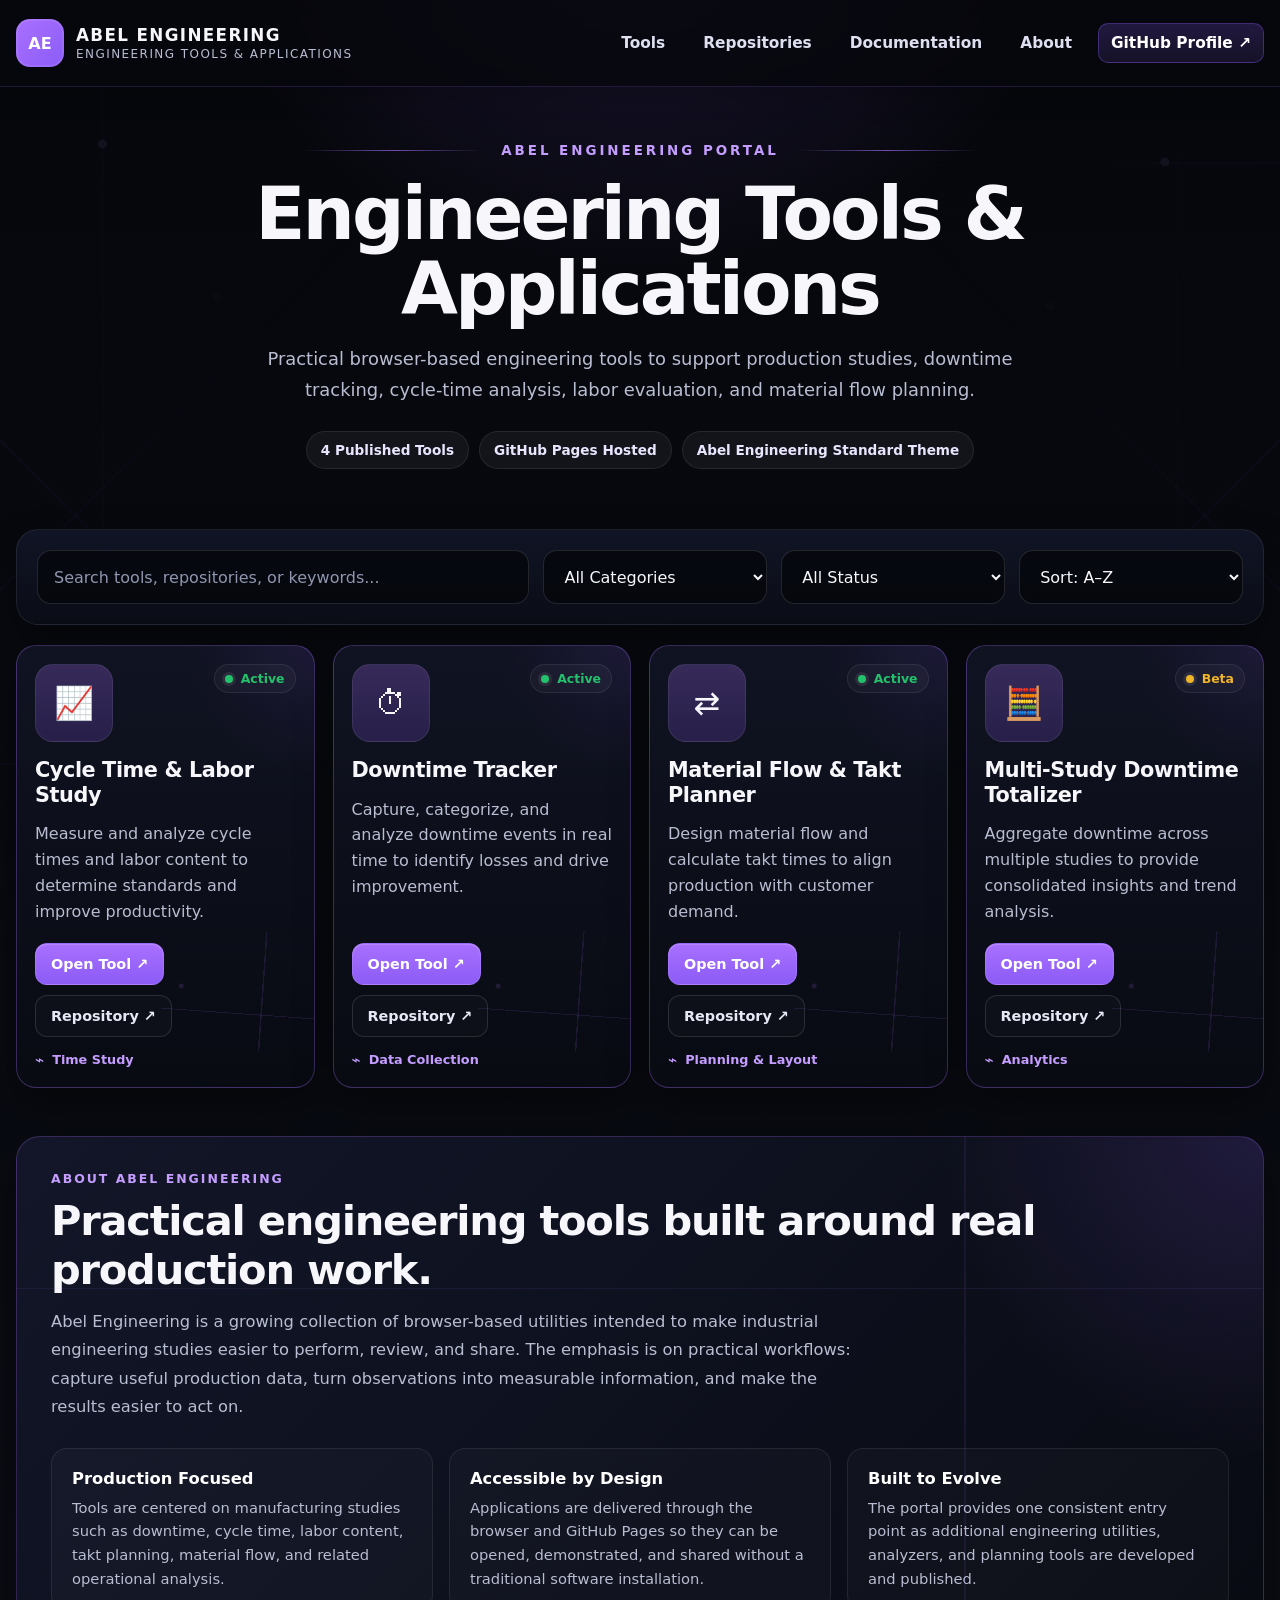
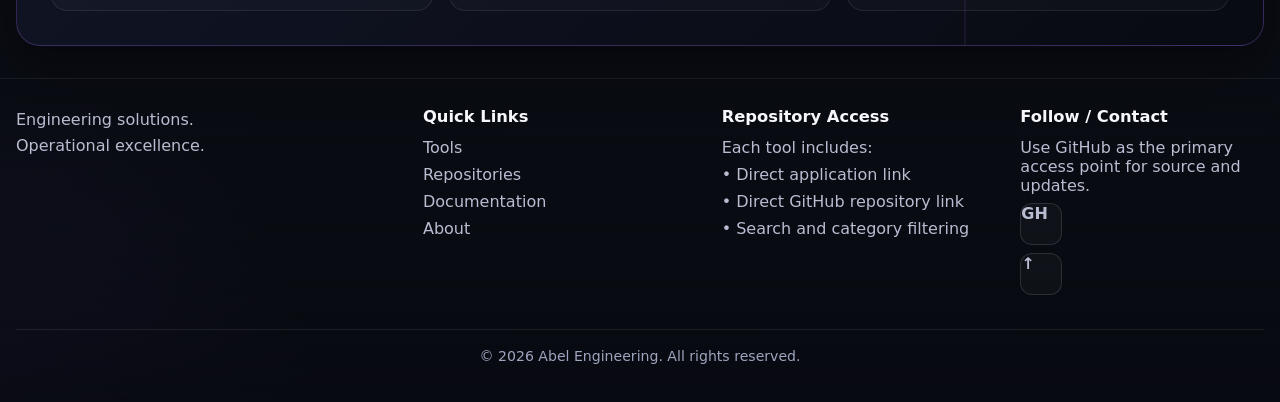
==== index.html @ 3e9e280c "Add files via upload" ====
<!DOCTYPE html>
<html lang="en">
<head>
  <meta charset="UTF-8" />
  <meta name="viewport" content="width=device-width, initial-scale=1.0" />
  <meta name="description" content="Abel Engineering portal for production, downtime, labor study, and material flow tools." />
  <meta name="theme-color" content="#0a0a12" />
  <title>Abel Engineering | Engineering Tools & Applications</title>
  <link rel="icon" href="favicon.ico" sizes="any">
  <link rel="icon" type="image/png" sizes="32x32" href="assets/favicon-32.png">
  <link rel="icon" type="image/png" sizes="192x192" href="assets/favicon-192.png">
  <link rel="apple-touch-icon" sizes="180x180" href="assets/apple-touch-icon.png">

  <style>
    :root{
      --bg:#07080d;
      --bg-2:#0d1019;
      --panel:#0f1220;
      --panel-2:#13172a;
      --line:rgba(160,122,255,.28);
      --line-soft:rgba(255,255,255,.10);
      --text:#f7f7fb;
      --muted:#b9bdd1;
      --purple:#8b5cf6;
      --purple-2:#a970ff;
      --purple-3:#c49dff;
      --green:#23c16b;
      --amber:#f0b429;
      --shadow:0 18px 38px rgba(0,0,0,.35);
      --radius:18px;
      --radius-sm:12px;
      --maxw:1280px;
    }

    *{box-sizing:border-box}
    html{scroll-behavior:smooth}
    body{
      margin:0;
      font-family:Inter, ui-sans-serif, system-ui, -apple-system, BlinkMacSystemFont, "Segoe UI", sans-serif;
      color:var(--text);
      background:
        radial-gradient(circle at 50% -10%, rgba(139,92,246,.22), transparent 30rem),
        radial-gradient(circle at 0% 100%, rgba(139,92,246,.10), transparent 20rem),
        linear-gradient(180deg, #06070c 0%, #0a0d14 100%);
      min-height:100vh;
    }

    body::before,
    body::after{
      content:"";
      position:fixed;
      inset:0;
      pointer-events:none;
      z-index:-1;
      opacity:.25;
      background-repeat:no-repeat;
      background-size:cover;
    }

    body::before{
      background-image:
        linear-gradient(90deg, transparent 0 8%, rgba(139,92,246,.12) 8% 8.15%, transparent 8.15% 100%),
        radial-gradient(circle at 8% 16%, rgba(196,157,255,.45) 0 4px, transparent 5px),
        linear-gradient(0deg, transparent 0 15%, rgba(139,92,246,.15) 15% 15.2%, transparent 15.2% 100%),
        radial-gradient(circle at 17% 33%, rgba(196,157,255,.42) 0 4px, transparent 5px),
        linear-gradient(135deg, transparent 0 27%, rgba(139,92,246,.15) 27% 27.2%, transparent 27.2% 100%),
        linear-gradient(45deg, transparent 0 21%, rgba(139,92,246,.15) 21% 21.2%, transparent 21.2% 100%);
      mask-image:linear-gradient(90deg, rgba(0,0,0,1), rgba(0,0,0,.2), transparent 35%);
      -webkit-mask-image:linear-gradient(90deg, rgba(0,0,0,1), rgba(0,0,0,.2), transparent 35%);
    }

    body::after{
      background-image:
        linear-gradient(270deg, transparent 0 8%, rgba(139,92,246,.12) 8% 8.15%, transparent 8.15% 100%),
        radial-gradient(circle at 91% 18%, rgba(196,157,255,.45) 0 4px, transparent 5px),
        linear-gradient(180deg, transparent 0 18%, rgba(139,92,246,.15) 18% 18.2%, transparent 18.2% 100%),
        radial-gradient(circle at 82% 34%, rgba(196,157,255,.42) 0 4px, transparent 5px),
        linear-gradient(225deg, transparent 0 27%, rgba(139,92,246,.15) 27% 27.2%, transparent 27.2% 100%),
        linear-gradient(315deg, transparent 0 21%, rgba(139,92,246,.15) 21% 21.2%, transparent 21.2% 100%);
      mask-image:linear-gradient(270deg, rgba(0,0,0,1), rgba(0,0,0,.2), transparent 35%);
      -webkit-mask-image:linear-gradient(270deg, rgba(0,0,0,1), rgba(0,0,0,.2), transparent 35%);
    }

    a{color:inherit}
    button, select, input{font:inherit}

    .shell{
      width:min(var(--maxw), calc(100% - 32px));
      margin:0 auto;
    }

    .topbar{
      position:sticky;
      top:0;
      z-index:50;
      backdrop-filter:blur(10px);
      background:rgba(7,8,13,.82);
      border-bottom:1px solid rgba(139,92,246,.20);
      box-shadow:0 8px 26px rgba(0,0,0,.20);
    }

    .topbar-inner{
      width:min(var(--maxw), calc(100% - 32px));
      min-height:86px;
      margin:auto;
      display:flex;
      align-items:center;
      justify-content:space-between;
      gap:22px;
    }

    .brand{
      display:flex;
      align-items:center;
      gap:14px;
      text-decoration:none;
      min-width:0;
    }

    .brand img{
      width:220px;
      max-width:100%;
      height:auto;
      display:block;
      border-radius:10px;
      box-shadow:0 8px 18px rgba(0,0,0,.22);
    }

    .brand-fallback{
      display:none;
      align-items:center;
      gap:12px;
    }

    .brand-mark{
      width:48px;
      height:48px;
      border-radius:14px;
      display:grid;
      place-items:center;
      font-weight:900;
      background:linear-gradient(135deg, var(--purple-2), var(--purple));
      color:#fff;
      box-shadow:inset 0 0 0 2px rgba(255,255,255,.08);
    }

    .brand-copy strong{
      display:block;
      letter-spacing:.08em;
      font-size:1.05rem;
    }

    .brand-copy span{
      display:block;
      font-size:.75rem;
      color:var(--muted);
      letter-spacing:.12em;
      margin-top:2px;
    }

    .nav{
      display:flex;
      align-items:center;
      gap:14px;
      flex-wrap:wrap;
      justify-content:flex-end;
    }

    .nav a{
      text-decoration:none;
      color:#dedff0;
      font-weight:600;
      font-size:.96rem;
      padding:10px 12px;
      border-radius:10px;
      transition:.18s ease;
    }

    .nav a:hover{
      background:rgba(139,92,246,.10);
      color:#fff;
    }

    .nav a.primary{
      border:1px solid rgba(139,92,246,.35);
      background:linear-gradient(180deg, rgba(139,92,246,.22), rgba(139,92,246,.12));
      color:#fff;
    }

    .hero{
      padding:56px 0 34px;
      text-align:center;
    }

    .portal-label{
      display:flex;
      align-items:center;
      justify-content:center;
      gap:18px;
      color:var(--purple-3);
      letter-spacing:.22em;
      font-size:.84rem;
      font-weight:800;
      text-transform:uppercase;
      margin-bottom:18px;
    }

    .portal-label::before,
    .portal-label::after{
      content:"";
      width:min(20vw, 180px);
      height:1px;
      background:linear-gradient(90deg, transparent, rgba(169,112,255,.65), transparent);
    }

    h1{
      margin:0;
      font-size:clamp(2.3rem, 6vw, 4.6rem);
      line-height:1.02;
      letter-spacing:-.04em;
    }

    .hero p{
      width:min(760px, 100%);
      margin:18px auto 0;
      color:var(--muted);
      font-size:1.12rem;
      line-height:1.7;
    }

    .summary{
      margin:26px auto 0;
      display:flex;
      flex-wrap:wrap;
      justify-content:center;
      gap:10px;
    }

    .pill{
      padding:10px 14px;
      border-radius:999px;
      background:rgba(255,255,255,.05);
      border:1px solid rgba(255,255,255,.08);
      color:#e9e5ff;
      font-size:.85rem;
      font-weight:700;
    }

    .toolbar{
      margin-top:26px;
      padding:20px;
      border:1px solid rgba(255,255,255,.08);
      background:linear-gradient(180deg, rgba(19,23,42,.82), rgba(11,14,24,.82));
      border-radius:22px;
      box-shadow:var(--shadow);
    }

    .toolbar-grid{
      display:grid;
      grid-template-columns:2.2fr 1fr 1fr 1fr;
      gap:14px;
      align-items:center;
    }

    .field, .select{
      width:100%;
      min-height:54px;
      border-radius:14px;
      border:1px solid rgba(255,255,255,.12);
      background:rgba(7,8,13,.85);
      color:var(--text);
      padding:0 16px;
      outline:none;
    }

    .field::placeholder{color:#8f96ae}

    .field:focus, .select:focus{
      border-color:rgba(169,112,255,.75);
      box-shadow:0 0 0 3px rgba(139,92,246,.18);
    }

    .cards{
      margin-top:20px;
      display:grid;
      grid-template-columns:repeat(4, minmax(0, 1fr));
      gap:18px;
    }

    .card{
      position:relative;
      overflow:hidden;
      min-height:340px;
      display:flex;
      flex-direction:column;
      padding:18px;
      border-radius:20px;
      background:
        radial-gradient(circle at 100% 0%, rgba(139,92,246,.10), transparent 8rem),
        linear-gradient(180deg, rgba(16,19,34,.98), rgba(9,11,19,.98));
      border:1px solid rgba(169,112,255,.30);
      box-shadow:var(--shadow);
      transition:transform .18s ease, border-color .18s ease, box-shadow .18s ease;
    }

    .card:hover{
      transform:translateY(-4px);
      border-color:rgba(196,157,255,.60);
      box-shadow:0 24px 44px rgba(0,0,0,.42);
    }

    .card::after{
      content:"";
      position:absolute;
      inset:auto -10% 8% auto;
      width:180px;
      height:120px;
      opacity:.18;
      background:
        radial-gradient(circle at 10% 50%, rgba(169,112,255,.8) 0 2px, transparent 3px),
        linear-gradient(0deg, transparent 0 30%, rgba(169,112,255,.65) 30% 30.8%, transparent 30.8% 100%),
        linear-gradient(90deg, transparent 0 55%, rgba(169,112,255,.65) 55% 55.8%, transparent 55.8% 100%);
      pointer-events:none;
      transform:rotate(4deg);
    }

    .card-top{
      display:flex;
      align-items:flex-start;
      justify-content:space-between;
      gap:14px;
      margin-bottom:16px;
    }

    .iconbox{
      width:78px;
      height:78px;
      border-radius:18px;
      display:grid;
      place-items:center;
      background:linear-gradient(180deg, rgba(169,112,255,.26), rgba(139,92,246,.20));
      border:1px solid rgba(255,255,255,.08);
      font-size:2rem;
      flex-shrink:0;
    }

    .status{
      display:inline-flex;
      align-items:center;
      gap:8px;
      padding:6px 10px;
      border-radius:999px;
      font-size:.78rem;
      font-weight:800;
      border:1px solid rgba(255,255,255,.08);
      background:rgba(255,255,255,.03);
      color:#fff;
      white-space:nowrap;
    }

    .status::before{
      content:"";
      width:8px;
      height:8px;
      border-radius:50%;
      background:currentColor;
      box-shadow:0 0 0 3px rgba(255,255,255,.08);
    }

    .status.active{color:var(--green)}
    .status.beta{color:var(--amber)}
    .status.published{color:var(--green)}

    .card h3{
      margin:0;
      font-size:1.3rem;
      line-height:1.18;
      letter-spacing:-.02em;
    }

    .card p{
      color:var(--muted);
      line-height:1.62;
      margin:14px 0 18px;
      flex:1;
    }

    .buttons{
      display:flex;
      gap:10px;
      flex-wrap:wrap;
    }

    .btn{
      min-height:42px;
      padding:0 15px;
      border-radius:12px;
      display:inline-flex;
      align-items:center;
      justify-content:center;
      text-decoration:none;
      font-weight:800;
      font-size:.9rem;
      transition:.18s ease;
    }

    .btn-primary{
      color:#fff;
      background:linear-gradient(180deg, var(--purple-2), var(--purple));
      border:1px solid rgba(255,255,255,.10);
      box-shadow:inset 0 1px 0 rgba(255,255,255,.15);
    }

    .btn-primary:hover{filter:brightness(1.08)}

    .btn-secondary{
      color:#e7e8f5;
      background:rgba(255,255,255,.02);
      border:1px solid rgba(255,255,255,.12);
    }

    .btn-secondary:hover{
      background:rgba(255,255,255,.06);
      border-color:rgba(196,157,255,.32);
    }

    .tagline{
      margin-top:14px;
      color:var(--purple-3);
      font-size:.8rem;
      font-weight:700;
      display:flex;
      align-items:center;
      gap:8px;
    }

    .tagline::before{
      content:"⌁";
      font-size:.95rem;
    }

    .empty{
      display:none;
      margin-top:20px;
      text-align:center;
      padding:30px 20px;
      border-radius:20px;
      color:var(--muted);
      border:1px dashed rgba(255,255,255,.16);
      background:rgba(255,255,255,.02);
    }

    footer{
      margin-top:32px;
      padding:28px 0 38px;
      border-top:1px solid rgba(255,255,255,.08);
      background:linear-gradient(180deg, rgba(7,8,13,0), rgba(8,10,17,.85));
    }

    .footer-grid{
      display:grid;
      grid-template-columns:1.4fr 1fr 1fr .9fr;
      gap:28px;
      align-items:start;
    }

    .footer-brand{
      display:flex;
      gap:18px;
      align-items:center;
    }

    .footer-brand img{
      width:220px;
      max-width:100%;
      display:block;
      border-radius:10px;
    }

    .footer-copy{
      color:var(--muted);
      line-height:1.6;
    }

    .footer-block h4{
      margin:0 0 12px;
      font-size:1.02rem;
    }

    .footer-block a, .footer-block div{
      display:block;
      text-decoration:none;
      color:var(--muted);
      margin:8px 0;
    }

    .footer-block a:hover{color:#fff}

    .newsletter{
      display:flex;
      gap:10px;
      flex-wrap:wrap;
      margin-top:10px;
    }

    .newsletter input{
      flex:1 1 180px;
      min-height:42px;
      background:rgba(255,255,255,.03);
      border:1px solid rgba(255,255,255,.12);
      color:#fff;
      border-radius:12px;
      padding:0 14px;
    }

    .newsletter button{
      min-height:42px;
      border:none;
      padding:0 16px;
      border-radius:12px;
      color:#fff;
      background:linear-gradient(180deg, var(--purple-2), var(--purple));
      font-weight:800;
      cursor:pointer;
    }

    .socials{
      display:flex;
      gap:10px;
      flex-wrap:wrap;
      margin-top:10px;
    }

    .social{
      width:42px;
      height:42px;
      display:grid;
      place-items:center;
      text-decoration:none;
      border-radius:12px;
      color:#fff;
      background:rgba(255,255,255,.03);
      border:1px solid rgba(255,255,255,.12);
      font-weight:900;
    }

    .social:hover{
      background:rgba(139,92,246,.16);
      border-color:rgba(169,112,255,.35);
    }

    .copyright{
      margin-top:26px;
      padding-top:18px;
      border-top:1px solid rgba(255,255,255,.08);
      color:#9ea5bf;
      text-align:center;
      font-size:.88rem;
    }


    .about{
      margin-top:48px;
      padding:34px;
      border-radius:24px;
      position:relative;
      overflow:hidden;
      background:
        radial-gradient(circle at 100% 0%, rgba(139,92,246,.16), transparent 20rem),
        linear-gradient(135deg, rgba(19,23,42,.96), rgba(9,11,19,.96));
      border:1px solid rgba(169,112,255,.25);
      box-shadow:var(--shadow);
    }

    .about::before{
      content:"";
      position:absolute;
      inset:0;
      pointer-events:none;
      opacity:.16;
      background:
        linear-gradient(90deg, transparent 0 76%, rgba(169,112,255,.55) 76% 76.2%, transparent 76.2%),
        linear-gradient(0deg, transparent 0 70%, rgba(169,112,255,.55) 70% 70.2%, transparent 70.2%);
    }

    .about-kicker{
      color:var(--purple-3);
      text-transform:uppercase;
      letter-spacing:.16em;
      font-size:.78rem;
      font-weight:800;
      margin-bottom:10px;
    }

    .about h2{
      margin:0;
      font-size:clamp(1.8rem,4vw,2.6rem);
      letter-spacing:-.03em;
    }

    .about-lead{
      margin:14px 0 0;
      max-width:820px;
      color:var(--muted);
      line-height:1.75;
      font-size:1.02rem;
    }

    .about-grid{
      display:grid;
      grid-template-columns:repeat(3,minmax(0,1fr));
      gap:16px;
      margin-top:26px;
    }

    .about-card{
      min-height:155px;
      padding:20px;
      border-radius:16px;
      background:rgba(255,255,255,.025);
      border:1px solid rgba(255,255,255,.08);
    }

    .about-card strong{
      display:block;
      color:#fff;
      margin-bottom:8px;
      font-size:1.02rem;
    }

    .about-card p{
      margin:0;
      color:var(--muted);
      line-height:1.6;
      font-size:.92rem;
    }

    @media (max-width:1150px){
      .cards{grid-template-columns:repeat(2, minmax(0, 1fr))}
      .toolbar-grid{grid-template-columns:1fr 1fr}
      .footer-grid{grid-template-columns:1fr 1fr}
      .about-grid{grid-template-columns:1fr}
    }

    @media (max-width:760px){
      .topbar-inner{
        min-height:unset;
        padding:14px 0;
        flex-direction:column;
        align-items:flex-start;
      }

      .brand img, .footer-brand img{width:190px}
      .nav{justify-content:flex-start}
      .hero{padding-top:34px}
      .toolbar{padding:16px}
      .toolbar-grid{grid-template-columns:1fr}
      .cards{grid-template-columns:1fr}
      .footer-grid{grid-template-columns:1fr}
      .footer-brand{align-items:flex-start; flex-direction:column}
      .portal-label{gap:10px}
      .portal-label::before, .portal-label::after{width:18vw}
    }
  </style>
</head>
<body>
  <header class="topbar">
    <div class="topbar-inner">
      <a class="brand" href="#top" aria-label="Abel Engineering home">
        <img src="assets/abel-engineering-logo.jpg" alt="Abel Engineering logo" onerror="this.style.display='none'; document.querySelector('.brand-fallback').style.display='flex';">
        <div class="brand-fallback">
          <div class="brand-mark">AE</div>
          <div class="brand-copy">
            <strong>ABEL ENGINEERING</strong>
            <span>ENGINEERING TOOLS & APPLICATIONS</span>
          </div>
        </div>
      </a>

      <nav class="nav" aria-label="Primary">
        <a href="#tools">Tools</a>
        <a href="#repositories">Repositories</a>
        <a href="#documentation">Documentation</a>
        <a href="#about">About</a>
        <a class="primary" href="https://github.com/rabel-626" target="_blank" rel="noopener noreferrer">GitHub Profile ↗</a>
      </nav>
    </div>
  </header>

  <main id="top" class="shell">
    <section class="hero">
      <div class="portal-label">Abel Engineering Portal</div>
      <h1>Engineering Tools & Applications</h1>
      <p>
        Practical browser-based engineering tools to support production studies,
        downtime tracking, cycle-time analysis, labor evaluation, and material flow planning.
      </p>

      <div class="summary">
        <span class="pill"><span id="toolCount">4</span> Published Tools</span>
        <span class="pill">GitHub Pages Hosted</span>
        <span class="pill">Abel Engineering Standard Theme</span>
      </div>
    </section>

    <section class="toolbar" id="tools" aria-label="Tool controls">
      <div class="toolbar-grid">
        <input id="searchInput" class="field" type="search" placeholder="Search tools, repositories, or keywords..." aria-label="Search tools">
        <select id="categoryFilter" class="select" aria-label="Filter by category">
          <option value="all">All Categories</option>
        </select>
        <select id="statusFilter" class="select" aria-label="Filter by status">
          <option value="all">All Status</option>
          <option value="Active">Active</option>
          <option value="Beta">Beta</option>
          <option value="Published">Published</option>
        </select>
        <select id="sortSelect" class="select" aria-label="Sort tools">
          <option value="az">Sort: A–Z</option>
          <option value="za">Sort: Z–A</option>
        </select>
      </div>
    </section>

    <section id="repositories" aria-label="Application repositories">
      <div id="projectGrid" class="cards" aria-live="polite"></div>
    </section>
    <div id="emptyState" class="empty">No tools match the current search or filter selection.</div>

    <section class="about" id="about">
      <div class="about-kicker">About Abel Engineering</div>
      <h2>Practical engineering tools built around real production work.</h2>
      <p class="about-lead">
        Abel Engineering is a growing collection of browser-based utilities intended to make
        industrial engineering studies easier to perform, review, and share. The emphasis is on
        practical workflows: capture useful production data, turn observations into measurable
        information, and make the results easier to act on.
      </p>

      <div class="about-grid">
        <div class="about-card">
          <strong>Production Focused</strong>
          <p>
            Tools are centered on manufacturing studies such as downtime, cycle time, labor content,
            takt planning, material flow, and related operational analysis.
          </p>
        </div>

        <div class="about-card">
          <strong>Accessible by Design</strong>
          <p>
            Applications are delivered through the browser and GitHub Pages so they can be opened,
            demonstrated, and shared without a traditional software installation.
          </p>
        </div>

        <div class="about-card">
          <strong>Built to Evolve</strong>
          <p>
            The portal provides one consistent entry point as additional engineering utilities,
            analyzers, and planning tools are developed and published.
          </p>
        </div>
      </div>
    </section>

  </main>

  <footer id="documentation">
    <div class="shell">
      <div class="footer-grid">
        <div>
          <div class="footer-brand">
            <img src="assets/abel-engineering-logo.jpg" alt="Abel Engineering logo" onerror="this.style.display='none';">
            <div class="footer-copy">
              Engineering solutions.<br>
              Operational excellence.
            </div>
          </div>
        </div>

        <div class="footer-block">
          <h4>Quick Links</h4>
          <a href="#tools">Tools</a>
          <a href="#repositories">Repositories</a>
          <a href="#documentation">Documentation</a>
        <a href="#about">About</a>
        </div>

        <div class="footer-block">
          <h4>Repository Access</h4>
          <div>Each tool includes:</div>
          <div>• Direct application link</div>
          <div>• Direct GitHub repository link</div>
          <div>• Search and category filtering</div>
        </div>

        <div class="footer-block">
          <h4>Follow / Contact</h4>
          <div>Use GitHub as the primary access point for source and updates.</div>
          <div class="socials">
            <a class="social" href="https://github.com/rabel-626" target="_blank" rel="noopener noreferrer" aria-label="GitHub">GH</a>
            <a class="social" href="#top" aria-label="Back to top">↑</a>
          </div>
        </div>
      </div>

      <div class="copyright">
        © <span id="year"></span> Abel Engineering. All rights reserved.
      </div>
    </div>
  </footer>

  <script>
    /*
      ================================================================
      PROJECT CONFIGURATION
      Add future repositories here and the page will update automatically.
      ================================================================
    */
    const projects = [
      {
        name: "Downtime Tracker",
        category: "Downtime Analysis",
        status: "Active",
        icon: "⏱",
        description: "Capture, categorize, and analyze downtime events in real time to identify losses and drive improvement.",
        tags: ["Data Collection", "Downtime", "Production"],
        app: "https://rabel-626.github.io/Downtime-Tracker/",
        github: "https://github.com/rabel-626/Downtime-Tracker"
      },
      {
        name: "Cycle Time & Labor Study",
        category: "Industrial Engineering",
        status: "Active",
        icon: "📈",
        description: "Measure and analyze cycle times and labor content to determine standards and improve productivity.",
        tags: ["Time Study", "Labor", "Cycle Time"],
        app: "https://rabel-626.github.io/Cycle-Time-Labor-Study/",
        github: "https://github.com/rabel-626/Cycle-Time-Labor-Study"
      },
      {
        name: "Multi-Study Downtime Totalizer",
        category: "Study Analysis",
        status: "Beta",
        icon: "🧮",
        description: "Aggregate downtime across multiple studies to provide consolidated insights and trend analysis.",
        tags: ["Analytics", "Downtime", "Multi-Study"],
        app: "https://rabel-626.github.io/Downtime-Tracker-Multi-Study-Totalizer/",
        github: "https://github.com/rabel-626/Downtime-Tracker-Multi-Study-Totalizer"
      },
      {
        name: "Material Flow & Takt Planner",
        category: "Production Planning",
        status: "Active",
        icon: "⇄",
        description: "Design material flow and calculate takt times to align production with customer demand.",
        tags: ["Planning & Layout", "Takt", "Material Flow"],
        app: "https://rabel-626.github.io/Material-Flow-Takt-Planner/",
        github: "https://github.com/rabel-626/Material-Flow-Takt-Planner"
      }
    ];

    const grid = document.getElementById("projectGrid");
    const emptyState = document.getElementById("emptyState");
    const searchInput = document.getElementById("searchInput");
    const categoryFilter = document.getElementById("categoryFilter");
    const statusFilter = document.getElementById("statusFilter");
    const sortSelect = document.getElementById("sortSelect");
    const toolCount = document.getElementById("toolCount");

    function statusClass(status) {
      const normalized = status.toLowerCase();
      if (normalized.includes("beta")) return "beta";
      if (normalized.includes("active")) return "active";
      return "published";
    }

    function populateCategories() {
      const categories = [...new Set(projects.map(p => p.category))].sort((a,b) => a.localeCompare(b));
      categories.forEach(category => {
        const option = document.createElement("option");
        option.value = category;
        option.textContent = category;
        categoryFilter.appendChild(option);
      });
    }

    function cardTemplate(project) {
      const tags = project.tags?.length ? project.tags[0] : project.category;
      return `
        <article class="card">
          <div class="card-top">
            <div class="iconbox" aria-hidden="true">${project.icon || "•"}</div>
            <span class="status ${statusClass(project.status)}">${project.status}</span>
          </div>

          <h3>${project.name}</h3>
          <p>${project.description}</p>

          <div class="buttons">
            <a class="btn btn-primary" href="${project.app}" target="_blank" rel="noopener noreferrer">Open Tool ↗</a>
            <a class="btn btn-secondary" href="${project.github}" target="_blank" rel="noopener noreferrer">Repository ↗</a>
          </div>

          <div class="tagline">${tags}</div>
        </article>
      `;
    }

    function getFilteredProjects() {
      const search = searchInput.value.trim().toLowerCase();
      const category = categoryFilter.value;
      const status = statusFilter.value;
      const sort = sortSelect.value;

      let filtered = projects.filter(project => {
        const searchable = [
          project.name,
          project.category,
          project.status,
          project.description,
          ...(project.tags || [])
        ].join(" ").toLowerCase();

        const searchMatch = searchable.includes(search);
        const categoryMatch = category === "all" || project.category === category;
        const statusMatch = status === "all" || project.status === status;

        return searchMatch && categoryMatch && statusMatch;
      });

      filtered.sort((a, b) => {
        const result = a.name.localeCompare(b.name);
        return sort === "za" ? -result : result;
      });

      return filtered;
    }

    function render() {
      const list = getFilteredProjects();
      grid.innerHTML = list.map(cardTemplate).join("");
      emptyState.style.display = list.length ? "none" : "block";
    }

    [searchInput, categoryFilter, statusFilter, sortSelect].forEach(el => {
      el.addEventListener("input", render);
      el.addEventListener("change", render);
    });

    populateCategories();
    render();
    toolCount.textContent = projects.length;
    document.getElementById("year").textContent = new Date().getFullYear();
  </script>
</body>
</html>
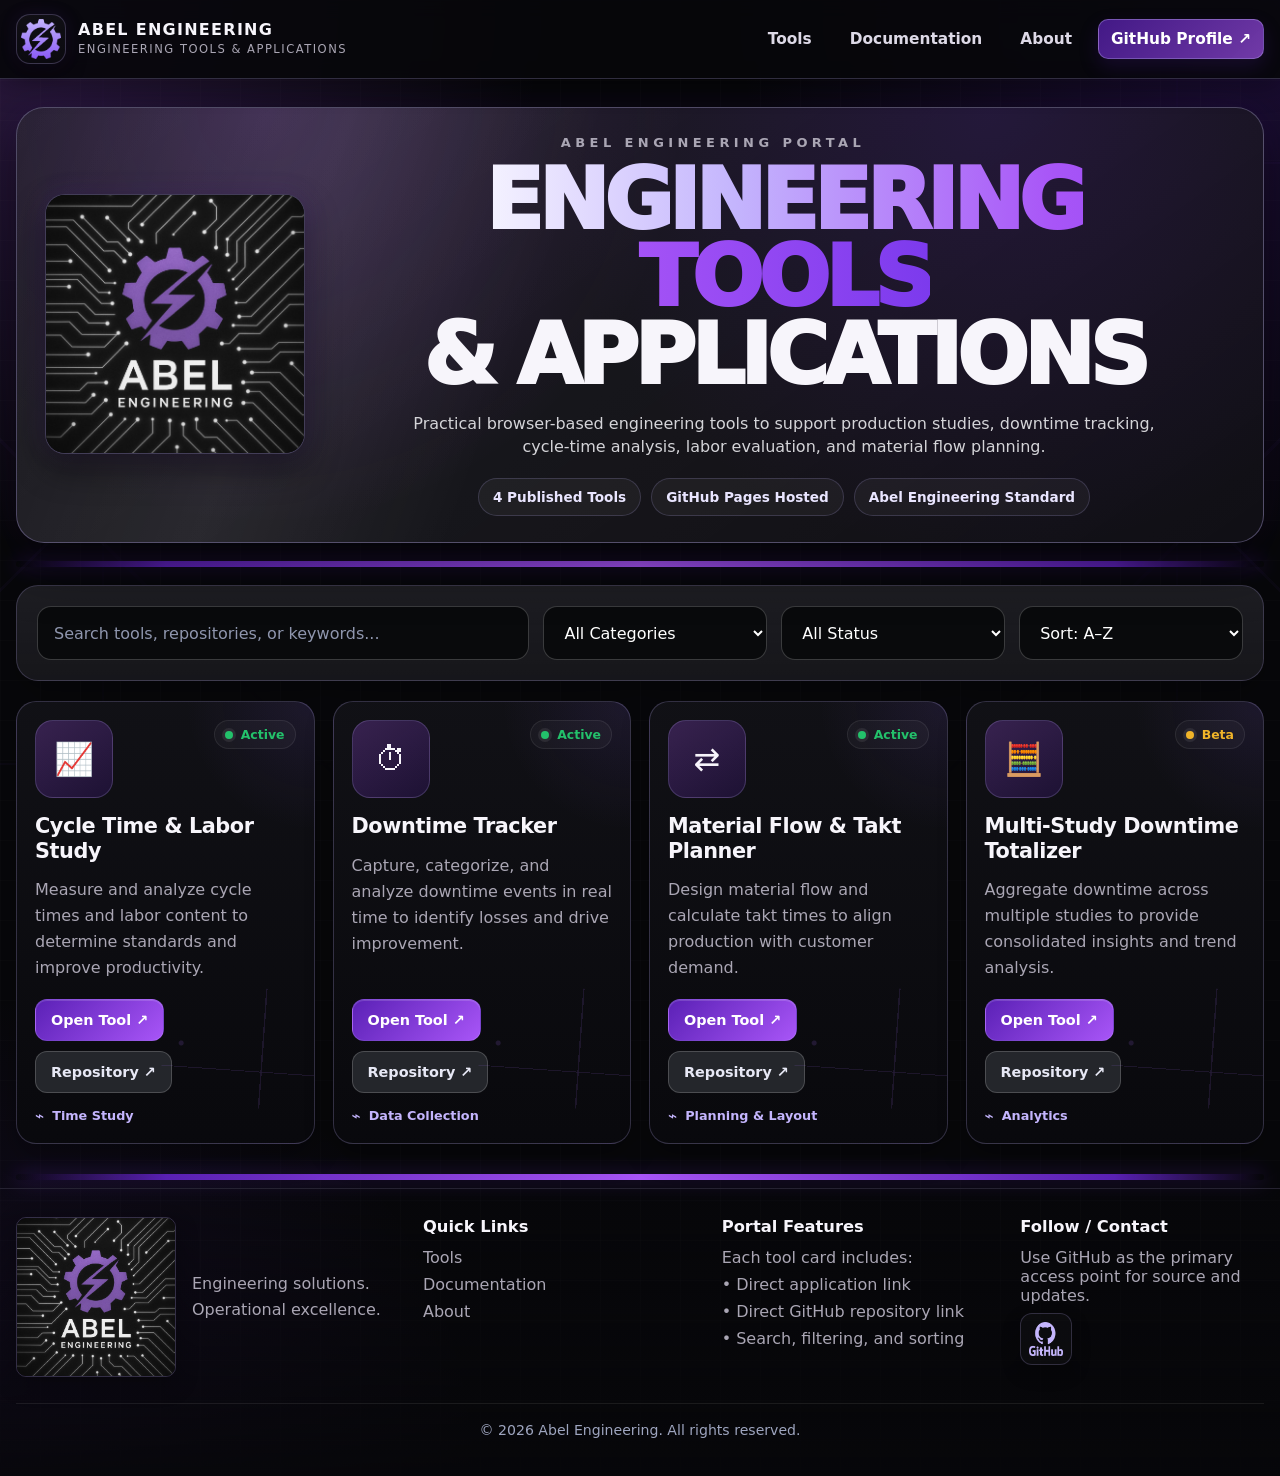
==== commit 11c674b3: "Logo adjust" ====
--- a/index.html
+++ b/index.html
@@ -6,10 +6,7 @@
   <meta name="description" content="Abel Engineering portal for production, downtime, labor study, and material flow tools." />
   <meta name="theme-color" content="#0a0a12" />
   <title>Abel Engineering | Engineering Tools & Applications</title>
-  <link rel="icon" href="favicon.ico" sizes="any">
-  <link rel="icon" type="image/png" sizes="32x32" href="assets/favicon-32.png">
-  <link rel="icon" type="image/png" sizes="192x192" href="assets/favicon-192.png">
-  <link rel="apple-touch-icon" sizes="180x180" href="assets/apple-touch-icon.png">
+  <link rel="icon" type="image/jpeg" href="[data-uri]" />
 
   <style>
     :root{
@@ -558,88 +555,10 @@
       font-size:.88rem;
     }
 
-
-    .about{
-      margin-top:48px;
-      padding:34px;
-      border-radius:24px;
-      position:relative;
-      overflow:hidden;
-      background:
-        radial-gradient(circle at 100% 0%, rgba(139,92,246,.16), transparent 20rem),
-        linear-gradient(135deg, rgba(19,23,42,.96), rgba(9,11,19,.96));
-      border:1px solid rgba(169,112,255,.25);
-      box-shadow:var(--shadow);
-    }
-
-    .about::before{
-      content:"";
-      position:absolute;
-      inset:0;
-      pointer-events:none;
-      opacity:.16;
-      background:
-        linear-gradient(90deg, transparent 0 76%, rgba(169,112,255,.55) 76% 76.2%, transparent 76.2%),
-        linear-gradient(0deg, transparent 0 70%, rgba(169,112,255,.55) 70% 70.2%, transparent 70.2%);
-    }
-
-    .about-kicker{
-      color:var(--purple-3);
-      text-transform:uppercase;
-      letter-spacing:.16em;
-      font-size:.78rem;
-      font-weight:800;
-      margin-bottom:10px;
-    }
-
-    .about h2{
-      margin:0;
-      font-size:clamp(1.8rem,4vw,2.6rem);
-      letter-spacing:-.03em;
-    }
-
-    .about-lead{
-      margin:14px 0 0;
-      max-width:820px;
-      color:var(--muted);
-      line-height:1.75;
-      font-size:1.02rem;
-    }
-
-    .about-grid{
-      display:grid;
-      grid-template-columns:repeat(3,minmax(0,1fr));
-      gap:16px;
-      margin-top:26px;
-    }
-
-    .about-card{
-      min-height:155px;
-      padding:20px;
-      border-radius:16px;
-      background:rgba(255,255,255,.025);
-      border:1px solid rgba(255,255,255,.08);
-    }
-
-    .about-card strong{
-      display:block;
-      color:#fff;
-      margin-bottom:8px;
-      font-size:1.02rem;
-    }
-
-    .about-card p{
-      margin:0;
-      color:var(--muted);
-      line-height:1.6;
-      font-size:.92rem;
-    }
-
     @media (max-width:1150px){
       .cards{grid-template-columns:repeat(2, minmax(0, 1fr))}
       .toolbar-grid{grid-template-columns:1fr 1fr}
       .footer-grid{grid-template-columns:1fr 1fr}
-      .about-grid{grid-template-columns:1fr}
     }
 
     @media (max-width:760px){
@@ -650,7 +569,7 @@
         align-items:flex-start;
       }
 
-      .brand img, .footer-brand img{width:190px}
+      .footer-brand img{width:190px}
       .nav{justify-content:flex-start}
       .hero{padding-top:34px}
       .toolbar{padding:16px}
@@ -661,26 +580,442 @@
       .portal-label{gap:10px}
       .portal-label::before, .portal-label::after{width:18vw}
     }
+  
+    /* ============================================================
+       Abel Engineering Standard
+       Downtime Tracker visual language
+       ============================================================ */
+    :root{
+      --bg:#07070a;
+      --bg-2:#0b0a10;
+      --panel:#111116;
+      --panel-2:#191921;
+      --line:rgba(196,181,253,.22);
+      --line-soft:rgba(255,255,255,.10);
+      --text:#f7f5fb;
+      --muted:#aaa6b4;
+      --purple:#8b5cf6;
+      --purple-2:#a855f7;
+      --purple-3:#c4b5fd;
+      --abel-lilac:#c4b5fd;
+      --abel-violet:#a855f7;
+      --abel-purple:#8b5cf6;
+      --abel-electric:#7c3aed;
+      --abel-deep:#5b21b6;
+      --green:#23c16b;
+      --amber:#f0b429;
+      --shadow:0 20px 52px rgba(0,0,0,.54),0 0 36px rgba(124,58,237,.08);
+    }
+
+    body{
+      background:
+        linear-gradient(rgba(255,255,255,.012) 1px,transparent 1px),
+        linear-gradient(90deg,rgba(255,255,255,.012) 1px,transparent 1px),
+        radial-gradient(circle at top left,rgba(168,85,247,.24),transparent 34rem),
+        radial-gradient(circle at top right,rgba(91,33,182,.26),transparent 34rem),
+        radial-gradient(circle at bottom left,rgba(124,58,237,.12),transparent 30rem),
+        var(--bg);
+      background-size:40px 40px,40px 40px,auto,auto,auto,auto;
+    }
+
+    .topbar{
+      background:rgba(7,7,10,.91);
+      border-bottom:1px solid rgba(196,181,253,.22);
+      box-shadow:0 8px 26px rgba(0,0,0,.28);
+    }
+
+    .topbar-inner{min-height:78px}
+
+    .brand img{
+      width:178px;
+      height:58px;
+      object-fit:cover;
+      object-position:center;
+      border-radius:12px;
+      border:1px solid rgba(196,181,253,.28);
+      box-shadow:0 8px 22px rgba(0,0,0,.38),0 0 20px rgba(124,58,237,.10);
+    }
+
+    .brand-fallback,
+    .brand-mark{display:none!important}
+
+    .nav a{
+      color:#ddd9e7;
+      font-weight:750;
+    }
+
+    .nav a:hover{
+      background:rgba(124,58,237,.13);
+      color:#fff;
+    }
+
+    .nav a.primary{
+      border-color:rgba(196,181,253,.35);
+      background:linear-gradient(135deg,rgba(91,33,182,.72),rgba(168,85,247,.66));
+      box-shadow:0 8px 20px rgba(91,33,182,.18);
+    }
+
+    .ae-standard-hero{
+      position:relative;
+      overflow:hidden;
+      border:1px solid rgba(196,181,253,.34);
+      border-radius:28px;
+      background:
+        linear-gradient(145deg,rgba(255,255,255,.08),rgba(255,255,255,.02)),
+        #0b0a10;
+      box-shadow:var(--shadow);
+      padding:24px 28px 26px;
+      margin:28px 0 0;
+      text-align:initial;
+    }
+
+    .ae-standard-hero::before{
+      content:"";
+      position:absolute;
+      inset:0;
+      background:
+        linear-gradient(110deg,transparent 0%,rgba(255,255,255,.08) 24%,transparent 42%),
+        radial-gradient(circle at 20% 0%,rgba(168,85,247,.20),transparent 26rem),
+        radial-gradient(circle at 78% 0%,rgba(91,33,182,.20),transparent 28rem);
+      pointer-events:none;
+    }
+
+    .hero-inner{
+      position:relative;
+      z-index:1;
+      display:grid;
+      grid-template-columns:260px minmax(0,1fr);
+      gap:28px;
+      align-items:center;
+    }
+
+    .logo-card{
+      background:#050507;
+      border:1px solid rgba(196,181,253,.32);
+      border-radius:20px;
+      min-height:180px;
+      overflow:hidden;
+      display:flex;
+      align-items:center;
+      justify-content:center;
+      box-shadow:0 14px 34px rgba(0,0,0,.46),0 0 24px rgba(124,58,237,.14);
+    }
+
+    .logo-card img{
+      width:100%;
+      height:100%;
+      min-height:180px;
+      object-fit:cover;
+      display:block;
+    }
+
+    .title-block{
+      min-width:0;
+      text-align:center;
+    }
+
+    .ae-standard-hero .eyebrow{
+      margin:0 0 8px;
+      color:var(--muted);
+      font-size:13px;
+      letter-spacing:.34em;
+      text-transform:uppercase;
+      font-weight:800;
+    }
+
+    .ae-standard-hero h1{
+      margin:0;
+      font-size:clamp(42px,7vw,84px);
+      line-height:.92;
+      letter-spacing:-.055em;
+      font-weight:950;
+      text-transform:uppercase;
+    }
+
+    .title-gradient{
+      background:linear-gradient(
+        90deg,
+        #f5f3ff,
+        var(--abel-lilac) 28%,
+        var(--abel-violet) 64%,
+        var(--abel-electric)
+      );
+      -webkit-background-clip:text;
+      background-clip:text;
+      color:transparent;
+    }
+
+    .ae-standard-hero .subtitle{
+      width:auto;
+      max-width:760px;
+      margin:18px auto 0;
+      color:#d4d4d8;
+      font-size:16px;
+      line-height:1.45;
+      text-align:center;
+    }
+
+    .ae-standard-hero .summary{
+      margin:20px auto 0;
+    }
+
+    .pill{
+      background:rgba(255,255,255,.045);
+      border-color:rgba(196,181,253,.18);
+      color:#e9e5ff;
+    }
+
+    /* Standard Abel Engineering faded purple section divider. */
+    .mpg-rule{
+      height:6px;
+      width:100%;
+      margin:18px 0;
+      border-radius:999px;
+      background:linear-gradient(
+        90deg,
+        transparent 0%,
+        var(--abel-deep) 12%,
+        var(--abel-violet) 50%,
+        var(--abel-deep) 88%,
+        transparent 100%
+      );
+      box-shadow:0 0 20px rgba(124,58,237,.38);
+    }
+
+    .ae-major-divider{margin:30px 0 8px}
+
+    .toolbar{
+      margin-top:0;
+      border-color:rgba(196,181,253,.20);
+      background:
+        linear-gradient(180deg,rgba(255,255,255,.055),rgba(255,255,255,.018)),
+        var(--panel);
+      box-shadow:0 12px 28px rgba(0,0,0,.25);
+    }
+
+    .field,.select{
+      background:#090a0c;
+      border-color:rgba(255,255,255,.20);
+      color:#fff;
+    }
+
+    .field:focus,.select:focus{
+      border-color:var(--abel-electric);
+      box-shadow:0 0 0 3px rgba(124,58,237,.18);
+    }
+
+    .card{
+      background:
+        radial-gradient(circle at 100% 0%,rgba(139,92,246,.10),transparent 8rem),
+        linear-gradient(180deg,rgba(17,17,22,.98),rgba(9,9,13,.98));
+      border-color:rgba(196,181,253,.22);
+      box-shadow:0 12px 28px rgba(0,0,0,.27);
+    }
+
+    .card:hover{
+      border-color:rgba(196,181,253,.52);
+      box-shadow:0 20px 42px rgba(0,0,0,.42),0 0 24px rgba(124,58,237,.08);
+    }
+
+    .iconbox{
+      background:linear-gradient(145deg,rgba(168,85,247,.26),rgba(91,33,182,.20));
+      border-color:rgba(196,181,253,.20);
+    }
+
+    .btn-primary{
+      background:linear-gradient(135deg,var(--abel-deep),var(--abel-violet));
+      border-color:rgba(196,181,253,.20);
+    }
+
+    .btn-secondary{
+      background:#24262b;
+      border-color:rgba(255,255,255,.18);
+    }
+
+    .tagline{color:var(--abel-lilac)}
+
+    footer{
+      margin-top:0;
+      border-top:1px solid rgba(196,181,253,.16);
+      background:linear-gradient(180deg,rgba(7,7,10,0),rgba(7,7,10,.92));
+    }
+
+    .footer-brand img{
+      width:190px;
+      border:1px solid rgba(196,181,253,.22);
+      box-shadow:0 8px 22px rgba(0,0,0,.28);
+    }
+
+    @media (max-width:900px){
+      .hero-inner{grid-template-columns:1fr}
+      .logo-card{
+        width:min(100%,280px);
+        max-width:280px;
+        min-height:0;
+        margin:0 auto;
+      }
+      .logo-card img{min-height:0}
+    }
+
+    @media (max-width:760px){
+      .brand img{
+        width:162px;
+        height:54px;
+      }
+
+      .ae-standard-hero{
+        padding:18px;
+        border-radius:20px;
+        margin-top:18px;
+      }
+
+      .ae-standard-hero h1{
+        font-size:clamp(34px,14vw,54px);
+        line-height:.95;
+      }
+
+      .ae-standard-hero .eyebrow{
+        font-size:11px;
+        letter-spacing:.22em;
+      }
+
+      .ae-standard-hero .subtitle{
+        font-size:14px;
+      }
+
+      .mpg-rule{margin:12px 0}
+      .ae-major-divider{margin:24px 0 6px}
+    }
+
+    @media print{
+      .mpg-rule{display:none!important}
+    }
+
+  
+    /* ===== Header/Icon cleanup v2 ===== */
+    .brand{
+      gap:12px;
+      align-items:center;
+    }
+
+    .brand-icon{
+      width:54px !important;
+      height:54px !important;
+      object-fit:cover !important;
+      object-position:center !important;
+      border-radius:14px !important;
+      border:1px solid rgba(196,181,253,.32) !important;
+      background:#07070a !important;
+      box-shadow:0 8px 22px rgba(0,0,0,.38),0 0 18px rgba(124,58,237,.12) !important;
+      flex:0 0 auto;
+    }
+
+    .brand-copy-text{
+      display:flex;
+      flex-direction:column;
+      justify-content:center;
+      min-width:0;
+    }
+
+    .brand-copy-text strong{
+      display:block;
+      font-size:1rem;
+      line-height:1.05;
+      letter-spacing:.08em;
+      color:#f7f5fb;
+      white-space:nowrap;
+    }
+
+    .brand-copy-text span{
+      display:block;
+      font-size:.72rem;
+      line-height:1.1;
+      letter-spacing:.13em;
+      color:#aaa6b4;
+      margin-top:4px;
+      white-space:nowrap;
+    }
+
+    .footer-brand{
+      gap:16px;
+    }
+
+    .footer-brand img{
+      width:160px;
+      height:auto;
+      object-fit:cover;
+      object-position:center;
+    }
+
+    .social-github{
+      width:52px;
+      height:52px;
+      padding:8px;
+      background:rgba(255,255,255,.025);
+      border:1px solid rgba(196,181,253,.20);
+      box-shadow:0 8px 18px rgba(0,0,0,.25);
+    }
+
+    .social-github img{
+      width:100%;
+      height:100%;
+      object-fit:contain;
+      display:block;
+    }
+
+    @media (max-width:760px){
+      .brand-copy-text strong{
+        font-size:.9rem;
+      }
+      .brand-copy-text span{
+        font-size: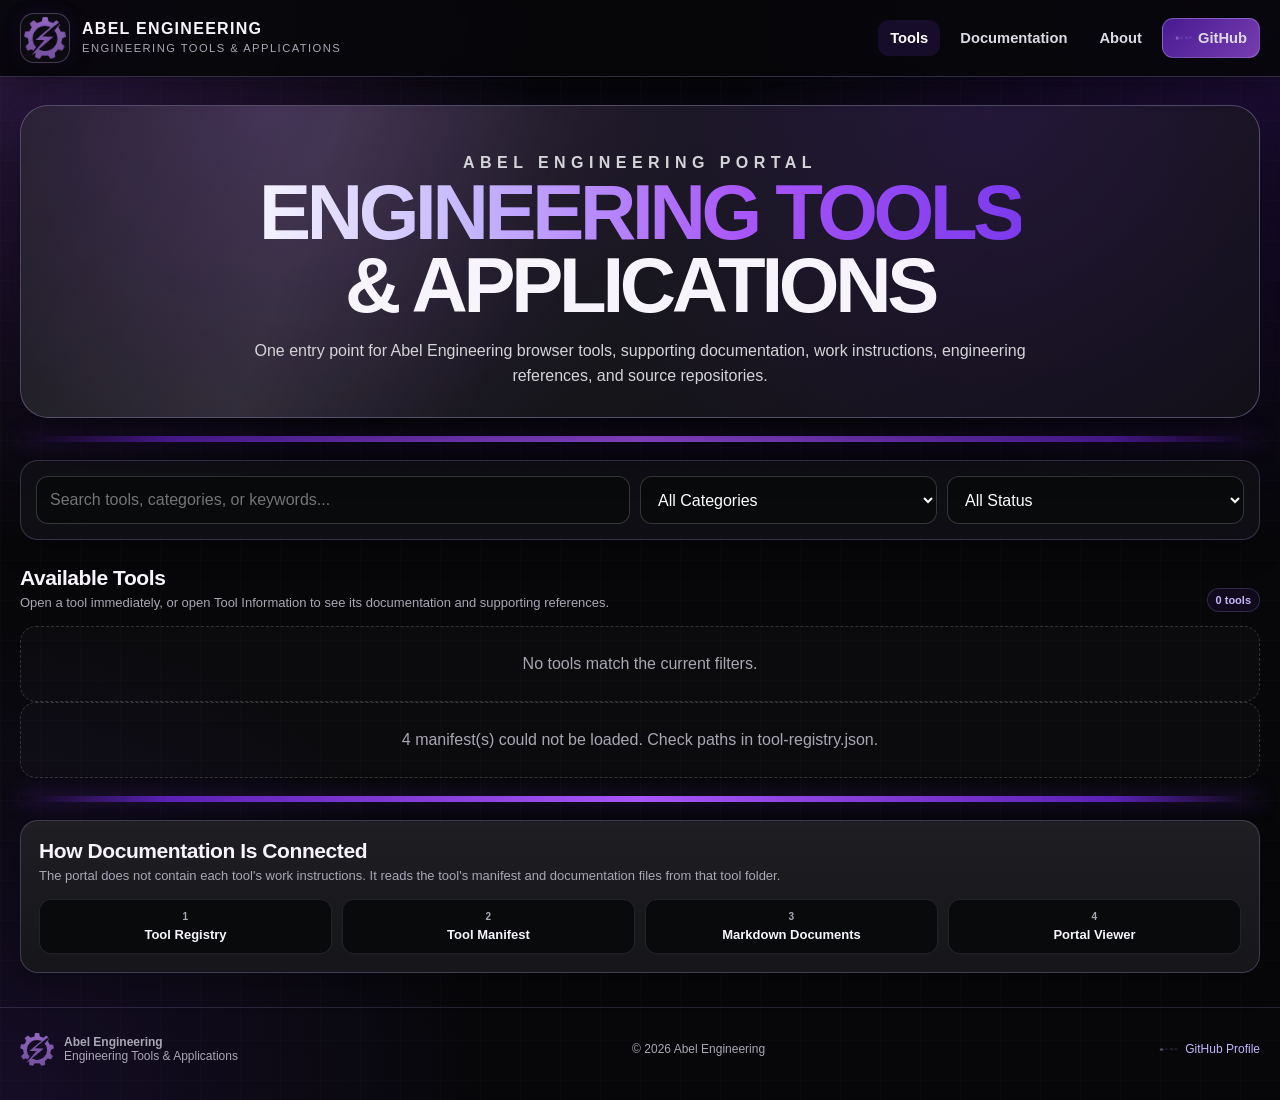
==== commit 12c421a2: "Portal Documentation Integration Update" ====
--- a/index.html
+++ b/index.html
@@ -1,1264 +1,143 @@
 <!DOCTYPE html>
 <html lang="en">
 <head>
-  <meta charset="UTF-8" />
-  <meta name="viewport" content="width=device-width, initial-scale=1.0" />
-  <meta name="description" content="Abel Engineering portal for production, downtime, labor study, and material flow tools." />
-  <meta name="theme-color" content="#0a0a12" />
-  <title>Abel Engineering | Engineering Tools & Applications</title>
-  <link rel="icon" type="image/jpeg" href="[data-uri]" />
-
-  <style>
-    :root{
-      --bg:#07080d;
-      --bg-2:#0d1019;
-      --panel:#0f1220;
-      --panel-2:#13172a;
-      --line:rgba(160,122,255,.28);
-      --line-soft:rgba(255,255,255,.10);
-      --text:#f7f7fb;
-      --muted:#b9bdd1;
-      --purple:#8b5cf6;
-      --purple-2:#a970ff;
-      --purple-3:#c49dff;
-      --green:#23c16b;
-      --amber:#f0b429;
-      --shadow:0 18px 38px rgba(0,0,0,.35);
-      --radius:18px;
-      --radius-sm:12px;
-      --maxw:1280px;
-    }
-
-    *{box-sizing:border-box}
-    html{scroll-behavior:smooth}
-    body{
-      margin:0;
-      font-family:Inter, ui-sans-serif, system-ui, -apple-system, BlinkMacSystemFont, "Segoe UI", sans-serif;
-      color:var(--text);
-      background:
-        radial-gradient(circle at 50% -10%, rgba(139,92,246,.22), transparent 30rem),
-        radial-gradient(circle at 0% 100%, rgba(139,92,246,.10), transparent 20rem),
-        linear-gradient(180deg, #06070c 0%, #0a0d14 100%);
-      min-height:100vh;
-    }
-
-    body::before,
-    body::after{
-      content:"";
-      position:fixed;
-      inset:0;
-      pointer-events:none;
-      z-index:-1;
-      opacity:.25;
-      background-repeat:no-repeat;
-      background-size:cover;
-    }
-
-    body::before{
-      background-image:
-        linear-gradient(90deg, transparent 0 8%, rgba(139,92,246,.12) 8% 8.15%, transparent 8.15% 100%),
-        radial-gradient(circle at 8% 16%, rgba(196,157,255,.45) 0 4px, transparent 5px),
-        linear-gradient(0deg, transparent 0 15%, rgba(139,92,246,.15) 15% 15.2%, transparent 15.2% 100%),
-        radial-gradient(circle at 17% 33%, rgba(196,157,255,.42) 0 4px, transparent 5px),
-        linear-gradient(135deg, transparent 0 27%, rgba(139,92,246,.15) 27% 27.2%, transparent 27.2% 100%),
-        linear-gradient(45deg, transparent 0 21%, rgba(139,92,246,.15) 21% 21.2%, transparent 21.2% 100%);
-      mask-image:linear-gradient(90deg, rgba(0,0,0,1), rgba(0,0,0,.2), transparent 35%);
-      -webkit-mask-image:linear-gradient(90deg, rgba(0,0,0,1), rgba(0,0,0,.2), transparent 35%);
-    }
-
-    body::after{
-      background-image:
-        linear-gradient(270deg, transparent 0 8%, rgba(139,92,246,.12) 8% 8.15%, transparent 8.15% 100%),
-        radial-gradient(circle at 91% 18%, rgba(196,157,255,.45) 0 4px, transparent 5px),
-        linear-gradient(180deg, transparent 0 18%, rgba(139,92,246,.15) 18% 18.2%, transparent 18.2% 100%),
-        radial-gradient(circle at 82% 34%, rgba(196,157,255,.42) 0 4px, transparent 5px),
-        linear-gradient(225deg, transparent 0 27%, rgba(139,92,246,.15) 27% 27.2%, transparent 27.2% 100%),
-        linear-gradient(315deg, transparent 0 21%, rgba(139,92,246,.15) 21% 21.2%, transparent 21.2% 100%);
-      mask-image:linear-gradient(270deg, rgba(0,0,0,1), rgba(0,0,0,.2), transparent 35%);
-      -webkit-mask-image:linear-gradient(270deg, rgba(0,0,0,1), rgba(0,0,0,.2), transparent 35%);
-    }
-
-    a{color:inherit}
-    button, select, input{font:inherit}
-
-    .shell{
-      width:min(var(--maxw), calc(100% - 32px));
-      margin:0 auto;
-    }
-
-    .topbar{
-      position:sticky;
-      top:0;
-      z-index:50;
-      backdrop-filter:blur(10px);
-      background:rgba(7,8,13,.82);
-      border-bottom:1px solid rgba(139,92,246,.20);
-      box-shadow:0 8px 26px rgba(0,0,0,.20);
-    }
-
-    .topbar-inner{
-      width:min(var(--maxw), calc(100% - 32px));
-      min-height:86px;
-      margin:auto;
-      display:flex;
-      align-items:center;
-      justify-content:space-between;
-      gap:22px;
-    }
-
-    .brand{
-      display:flex;
-      align-items:center;
-      gap:14px;
-      text-decoration:none;
-      min-width:0;
-    }
-
-    .brand img{
-      width:220px;
-      max-width:100%;
-      height:auto;
-      display:block;
-      border-radius:10px;
-      box-shadow:0 8px 18px rgba(0,0,0,.22);
-    }
-
-    .brand-fallback{
-      display:none;
-      align-items:center;
-      gap:12px;
-    }
-
-    .brand-mark{
-      width:48px;
-      height:48px;
-      border-radius:14px;
-      display:grid;
-      place-items:center;
-      font-weight:900;
-      background:linear-gradient(135deg, var(--purple-2), var(--purple));
-      color:#fff;
-      box-shadow:inset 0 0 0 2px rgba(255,255,255,.08);
-    }
-
-    .brand-copy strong{
-      display:block;
-      letter-spacing:.08em;
-      font-size:1.05rem;
-    }
-
-    .brand-copy span{
-      display:block;
-      font-size:.75rem;
-      color:var(--muted);
-      letter-spacing:.12em;
-      margin-top:2px;
-    }
-
-    .nav{
-      display:flex;
-      align-items:center;
-      gap:14px;
-      flex-wrap:wrap;
-      justify-content:flex-end;
-    }
-
-    .nav a{
-      text-decoration:none;
-      color:#dedff0;
-      font-weight:600;
-      font-size:.96rem;
-      padding:10px 12px;
-      border-radius:10px;
-      transition:.18s ease;
-    }
-
-    .nav a:hover{
-      background:rgba(139,92,246,.10);
-      color:#fff;
-    }
-
-    .nav a.primary{
-      border:1px solid rgba(139,92,246,.35);
-      background:linear-gradient(180deg, rgba(139,92,246,.22), rgba(139,92,246,.12));
-      color:#fff;
-    }
-
-    .hero{
-      padding:56px 0 34px;
-      text-align:center;
-    }
-
-    .portal-label{
-      display:flex;
-      align-items:center;
-      justify-content:center;
-      gap:18px;
-      color:var(--purple-3);
-      letter-spacing:.22em;
-      font-size:.84rem;
-      font-weight:800;
-      text-transform:uppercase;
-      margin-bottom:18px;
-    }
-
-    .portal-label::before,
-    .portal-label::after{
-      content:"";
-      width:min(20vw, 180px);
-      height:1px;
-      background:linear-gradient(90deg, transparent, rgba(169,112,255,.65), transparent);
-    }
-
-    h1{
-      margin:0;
-      font-size:clamp(2.3rem, 6vw, 4.6rem);
-      line-height:1.02;
-      letter-spacing:-.04em;
-    }
-
-    .hero p{
-      width:min(760px, 100%);
-      margin:18px auto 0;
-      color:var(--muted);
-      font-size:1.12rem;
-      line-height:1.7;
-    }
-
-    .summary{
-      margin:26px auto 0;
-      display:flex;
-      flex-wrap:wrap;
-      justify-content:center;
-      gap:10px;
-    }
-
-    .pill{
-      padding:10px 14px;
-      border-radius:999px;
-      background:rgba(255,255,255,.05);
-      border:1px solid rgba(255,255,255,.08);
-      color:#e9e5ff;
-      font-size:.85rem;
-      font-weight:700;
-    }
-
-    .toolbar{
-      margin-top:26px;
-      padding:20px;
-      border:1px solid rgba(255,255,255,.08);
-      background:linear-gradient(180deg, rgba(19,23,42,.82), rgba(11,14,24,.82));
-      border-radius:22px;
-      box-shadow:var(--shadow);
-    }
-
-    .toolbar-grid{
-      display:grid;
-      grid-template-columns:2.2fr 1fr 1fr 1fr;
-      gap:14px;
-      align-items:center;
-    }
-
-    .field, .select{
-      width:100%;
-      min-height:54px;
-      border-radius:14px;
-      border:1px solid rgba(255,255,255,.12);
-      background:rgba(7,8,13,.85);
-      color:var(--text);
-      padding:0 16px;
-      outline:none;
-    }
-
-    .field::placeholder{color:#8f96ae}
-
-    .field:focus, .select:focus{
-      border-color:rgba(169,112,255,.75);
-      box-shadow:0 0 0 3px rgba(139,92,246,.18);
-    }
-
-    .cards{
-      margin-top:20px;
-      display:grid;
-      grid-template-columns:repeat(4, minmax(0, 1fr));
-      gap:18px;
-    }
-
-    .card{
-      position:relative;
-      overflow:hidden;
-      min-height:340px;
-      display:flex;
-      flex-direction:column;
-      padding:18px;
-      border-radius:20px;
-      background:
-        radial-gradient(circle at 100% 0%, rgba(139,92,246,.10), transparent 8rem),
-        linear-gradient(180deg, rgba(16,19,34,.98), rgba(9,11,19,.98));
-      border:1px solid rgba(169,112,255,.30);
-      box-shadow:var(--shadow);
-      transition:transform .18s ease, border-color .18s ease, box-shadow .18s ease;
-    }
-
-    .card:hover{
-      transform:translateY(-4px);
-      border-color:rgba(196,157,255,.60);
-      box-shadow:0 24px 44px rgba(0,0,0,.42);
-    }
-
-    .card::after{
-      content:"";
-      position:absolute;
-      inset:auto -10% 8% auto;
-      width:180px;
-      height:120px;
-      opacity:.18;
-      background:
-        radial-gradient(circle at 10% 50%, rgba(169,112,255,.8) 0 2px, transparent 3px),
-        linear-gradient(0deg, transparent 0 30%, rgba(169,112,255,.65) 30% 30.8%, transparent 30.8% 100%),
-        linear-gradient(90deg, transparent 0 55%, rgba(169,112,255,.65) 55% 55.8%, transparent 55.8% 100%);
-      pointer-events:none;
-      transform:rotate(4deg);
-    }
-
-    .card-top{
-      display:flex;
-      align-items:flex-start;
-      justify-content:space-between;
-      gap:14px;
-      margin-bottom:16px;
-    }
-
-    .iconbox{
-      width:78px;
-      height:78px;
-      border-radius:18px;
-      display:grid;
-      place-items:center;
-      background:linear-gradient(180deg, rgba(169,112,255,.26), rgba(139,92,246,.20));
-      border:1px solid rgba(255,255,255,.08);
-      font-size:2rem;
-      flex-shrink:0;
-    }
-
-    .status{
-      display:inline-flex;
-      align-items:center;
-      gap:8px;
-      padding:6px 10px;
-      border-radius:999px;
-      font-size:.78rem;
-      font-weight:800;
-      border:1px solid rgba(255,255,255,.08);
-      background:rgba(255,255,255,.03);
-      color:#fff;
-      white-space:nowrap;
-    }
-
-    .status::before{
-      content:"";
-      width:8px;
-      height:8px;
-      border-radius:50%;
-      background:currentColor;
-      box-shadow:0 0 0 3px rgba(255,255,255,.08);
-    }
-
-    .status.active{color:var(--green)}
-    .status.beta{color:var(--amber)}
-    .status.published{color:var(--green)}
-
-    .card h3{
-      margin:0;
-      font-size:1.3rem;
-      line-height:1.18;
-      letter-spacing:-.02em;
-    }
-
-    .card p{
-      color:var(--muted);
-      line-height:1.62;
-      margin:14px 0 18px;
-      flex:1;
-    }
-
-    .buttons{
-      display:flex;
-      gap:10px;
-      flex-wrap:wrap;
-    }
-
-    .btn{
-      min-height:42px;
-      padding:0 15px;
-      border-radius:12px;
-      display:inline-flex;
-      align-items:center;
-      justify-content:center;
-      text-decoration:none;
-      font-weight:800;
-      font-size:.9rem;
-      transition:.18s ease;
-    }
-
-    .btn-primary{
-      color:#fff;
-      background:linear-gradient(180deg, var(--purple-2), var(--purple));
-      border:1px solid rgba(255,255,255,.10);
-      box-shadow:inset 0 1px 0 rgba(255,255,255,.15);
-    }
-
-    .btn-primary:hover{filter:brightness(1.08)}
-
-    .btn-secondary{
-      color:#e7e8f5;
-      background:rgba(255,255,255,.02);
-      border:1px solid rgba(255,255,255,.12);
-    }
-
-    .btn-secondary:hover{
-      background:rgba(255,255,255,.06);
-      border-color:rgba(196,157,255,.32);
-    }
-
-    .tagline{
-      margin-top:14px;
-      color:var(--purple-3);
-      font-size:.8rem;
-      font-weight:700;
-      display:flex;
-      align-items:center;
-      gap:8px;
-    }
-
-    .tagline::before{
-      content:"⌁";
-      font-size:.95rem;
-    }
-
-    .empty{
-      display:none;
-      margin-top:20px;
-      text-align:center;
-      padding:30px 20px;
-      border-radius:20px;
-      color:var(--muted);
-      border:1px dashed rgba(255,255,255,.16);
-      background:rgba(255,255,255,.02);
-    }
-
-    footer{
-      margin-top:32px;
-      padding:28px 0 38px;
-      border-top:1px solid rgba(255,255,255,.08);
-      background:linear-gradient(180deg, rgba(7,8,13,0), rgba(8,10,17,.85));
-    }
-
-    .footer-grid{
-      display:grid;
-      grid-template-columns:1.4fr 1fr 1fr .9fr;
-      gap:28px;
-      align-items:start;
-    }
-
-    .footer-brand{
-      display:flex;
-      gap:18px;
-      align-items:center;
-    }
-
-    .footer-brand img{
-      width:220px;
-      max-width:100%;
-      display:block;
-      border-radius:10px;
-    }
-
-    .footer-copy{
-      color:var(--muted);
-      line-height:1.6;
-    }
-
-    .footer-block h4{
-      margin:0 0 12px;
-      font-size:1.02rem;
-    }
-
-    .footer-block a, .footer-block div{
-      display:block;
-      text-decoration:none;
-      color:var(--muted);
-      margin:8px 0;
-    }
-
-    .footer-block a:hover{color